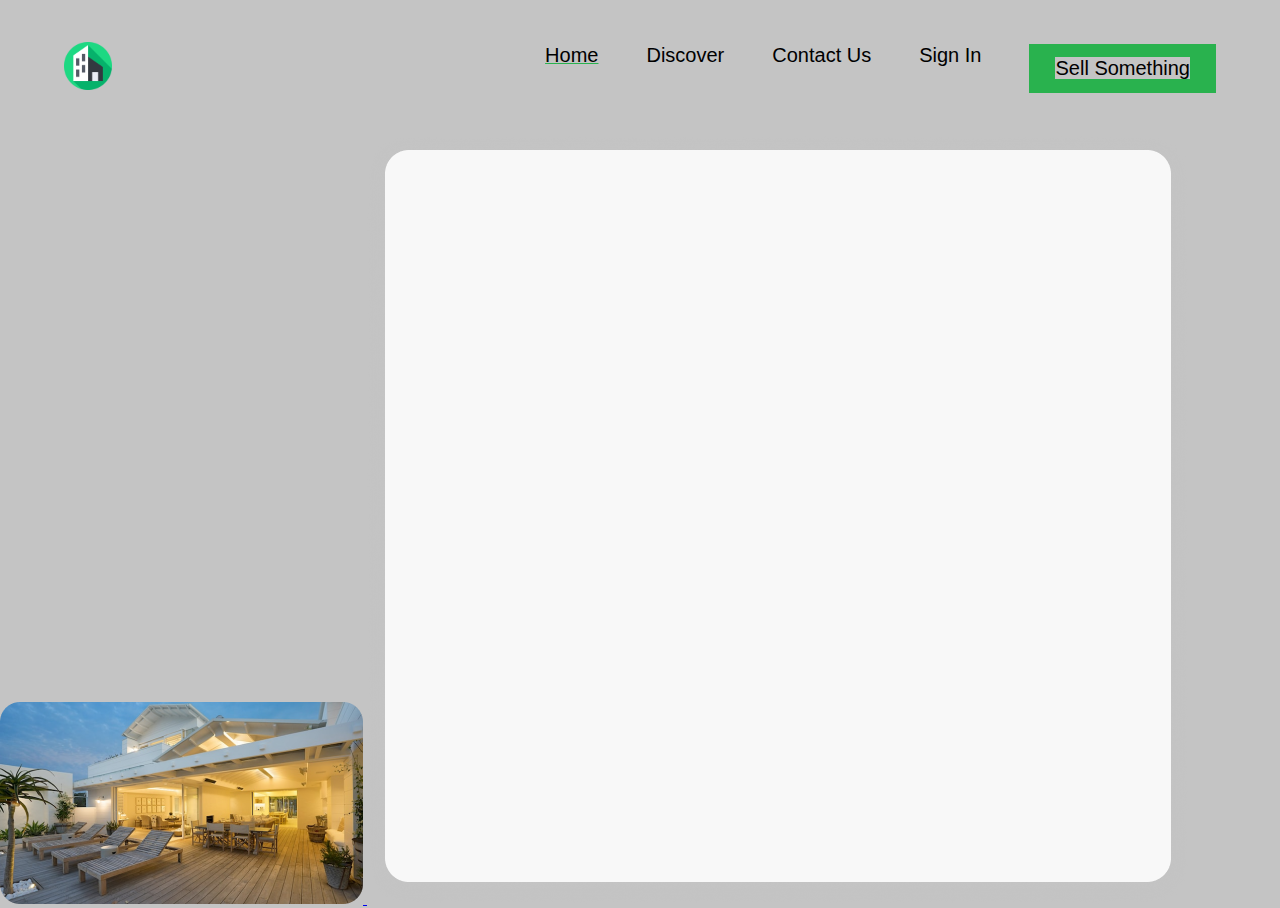
==== internal.html @ 8c40cd9e "section of html" ====
<!DOCTYPE html>
<html lang="en">
  <head>
    <meta charset="UTF-8" />
    <meta http-equiv="X-UA-Compatible" content="IE=edge" />
    <meta name="viewport" content="width=device-width, initial-scale=1.0" />
    <link rel="stylesheet" href="assets/css/font.css" />
    <link rel="stylesheet" href="assets/css/style.css" />
    <title>Parcours</title>
  </head>
  <body>
    <header>
      <div class="container">
        <div class="nav-wrapper">
          <a href="index.html">
            <img src="assets/images/apartment 1.svg" alt="logo-icon" />
          </a>
          <nav class="navbar">
            <ul>
              <li class="navbar-li">
                <a href="#">Home</a>
              </li>
              <li class="navbar-li">
                <a href="#">Discover</a>
              </li>
              <li class="navbar-li">
                <a href="#">Contact us</a>
              </li>
              <li class="navbar-li">
                <a href="#">Sign in</a>
              </li>
              <li class="navbar-li">
                <a href="#">Sell Something</a>
              </li>
            </ul>
          </nav>
        </div>
      </div>
    </header>
    <div>
      <a href="#">
        <img src="assets/images/Rectangle 431.png" alt="internal-main-image" />
      </a>
      <a href="#">
        <img src="assets/images/Rectangle 597.png" alt="box" />
      </a>
    </div>
    <footer></footer>
  </body>
</html>
---- assets/css/font.css ----
@font-face {
  font-family: "PoppinsRegular";
  src: url("../fonts/Poppins-Regular.woff2") format("woff2"),
    url("../fonts/Poppins-Regular.woff") format("woff"),
    url("../fonts/Poppins-Regular.ttf") format("truetype");
  font-weight: normal;
  font-style: normal;
  font-display: swap;
}

@font-face {
  font-family: "PoppinsBold";
  src: url("../fonts/Poppins-Bold.woff2") format("woff2"),
    url("../fonts/Poppins-Bold.woff") format("woff"),
    url("../fonts/Poppins-Bold.ttf") format("truetype");
  font-weight: bold;
  font-style: normal;
  font-display: swap;
}
---- assets/css/style.css ----
* {
  margin: 0;
  padding: 0;
  box-sizing: border-box;
  background-color: #c4c4c4;
  font-family: "Poppins", sans-serif;
}
ul {
  list-style: none;
}
.container {
  max-width: 1920px;
  width: 100%;
  margin: auto;
  padding: 42px 0;
}
.nav-wrapper {
  display: flex;
  align-items: center;
  justify-content: space-between;
  width: 90%;
  margin: auto;
  flex-wrap: wrap;
}
.navbar ul {
  display: flex;
  gap: 48px;
  flex-wrap: wrap;
}
.navbar li:first-child {
  text-decoration-line: underline;
  text-decoration-color: #29b24e;
}
.navbar li:last-child {
  padding: 13px 26px;
  background-color: #29b24e;
}
.navbar a {
  font-size: 20px;
  text-decoration: none;
  color: black;
  text-transform: capitalize;
}
.parent-grid {
  display: grid;
  grid-template-columns: 1fr, 3fr;
  grid-auto-rows: minmax(100px, auto);
  column-gap: 52px;
  row-gap: 36px;
}
.main-photo {
  grid-column: 2 / span 3;
  grid-row: 1 / span2;
  position: relative;
}

.villas {
  display: grid;
  grid-template-columns: repeat(4, 1fr);
  grid-auto-rows: minmax(100px, auto);
  column-gap: 52px;
  row-gap: 36px;
}
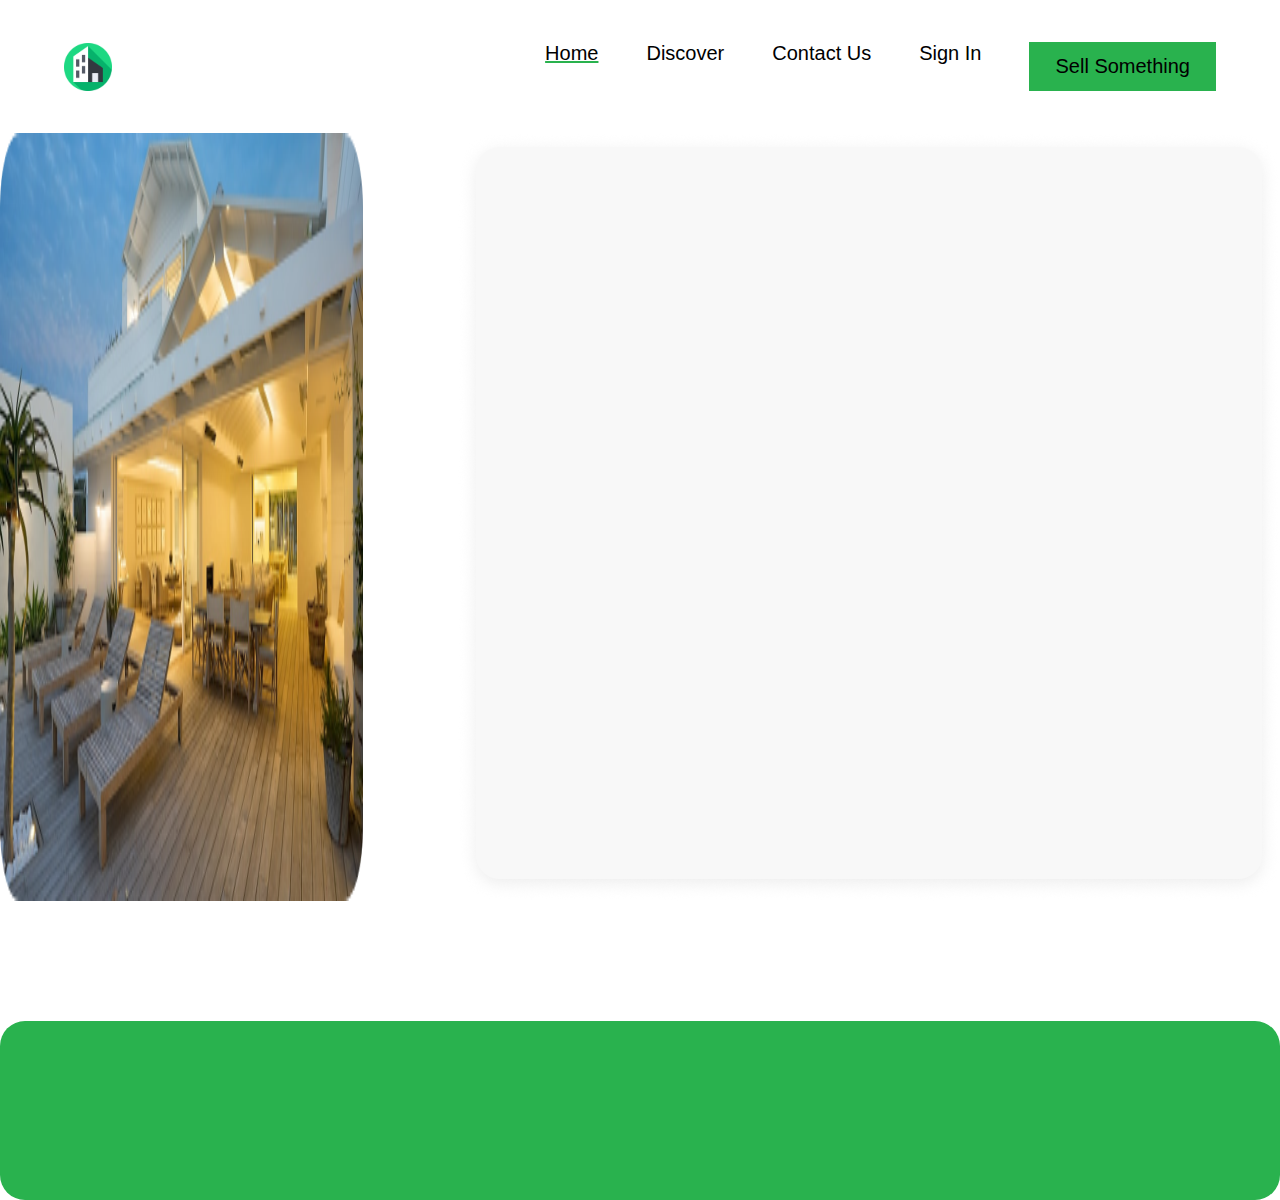
==== commit 72f764e6: "main page finilized" ====
--- a/internal.html
+++ b/internal.html
@@ -37,7 +37,7 @@
         </div>
       </div>
     </header>
-    <div>
+    <div class="internal-grid">
       <a href="#">
         <img src="assets/images/Rectangle 431.png" alt="internal-main-image" />
       </a>
--- a/assets/css/style.css
+++ b/assets/css/style.css
@@ -2,7 +2,6 @@
   margin: 0;
   padding: 0;
   box-sizing: border-box;
-  background-color: #c4c4c4;
   font-family: "Poppins", sans-serif;
 }
 ul {
@@ -51,7 +50,6 @@
 .main-photo {
   grid-column: 2 / span 3;
   grid-row: 1 / span2;
-  position: relative;
 }
 
 .villas {
@@ -61,3 +59,139 @@
   column-gap: 52px;
   row-gap: 36px;
 }
+.villas article {
+  display: flex;
+  flex-wrap: wrap;
+  position: relative;
+  background-color: #f8f8f8;
+  border-radius: 24px;
+}
+article img {
+  margin: 16px auto;
+  width: 90%;
+  display: flex;
+  justify-content: space-between;
+  position: relative;
+}
+.vip {
+  padding: 6px 11px;
+  background: #29b24e;
+  border-radius: 15px;
+  color: #ffffff;
+  font-size: 12px;
+  font-family: "Poppins", sans-serif;
+  position: absolute;
+  left: 12px;
+  top: 12px;
+}
+.bookmark {
+  padding: 20px;
+  display: flex;
+  justify-content: center;
+  align-items: center;
+  position: absolute;
+  right: 4px;
+  bottom: -20px;
+  background-color: #ffffff;
+  box-shadow: -2px 4px 20px rgba(109, 109, 109, 0.25);
+  border-radius: 50%;
+}
+article h3 {
+  margin: 0px 20px 0px 20px;
+  font-size: 16px;
+  font-family: "Poppins", sans-serif;
+  color: #000000;
+}
+article h4 {
+  margin: 8px 20px 0px 20px;
+  font-size: 14px;
+  font-family: "Poppins", sans-serif;
+  color: #000000;
+  opacity: 0.5;
+}
+.price {
+  display: flex;
+  justify-content: flex-end;
+  margin-top: 15px;
+}
+.price span {
+  color: #29b24e;
+  font-size: 24px;
+  font-family: "Poppins", sans-serif;
+}
+.price p {
+  color: #000000;
+  font-size: 12px;
+  font-family: "Poppins", sans-serif;
+  opacity: 1;
+}
+article hr {
+  margin-top: 16px;
+  border: 1px solid #cfead6;
+}
+.details {
+  padding: 24px 0px;
+  width: 91%;
+  display: grid;
+  grid-template-columns: repeat(3, 1fr);
+}
+footer {
+  width: 100%;
+  margin: auto;
+  margin-top: 120px;
+  height: 179px;
+  background-color: #29b24e;
+  border-radius: 25px;
+}
+.footer-container {
+  display: flex;
+  flex-wrap: wrap;
+  width: 90%;
+  margin: auto;
+  justify-content: space-between;
+  padding-top: 32px;
+  padding-bottom: 32px;
+}
+.footer-container a,
+footer p {
+  color: #ffffff;
+  text-decoration: none;
+  display: flex;
+  flex-wrap: wrap;
+}
+.footer-container-left ul,
+li,
+a {
+  display: flex;
+  flex-wrap: wrap;
+  gap: 48px;
+}
+.footer-container-right ul,
+li,
+a {
+  display: flex;
+  flex-wrap: wrap;
+  gap: 48px;
+}
+footer hr {
+  display: flex;
+  flex-wrap: wrap;
+  width: 90%;
+  margin: 32px auto;
+  border-bottom: 1px solid #d0d0d0;
+  border-radius: 40px;
+}
+footer span {
+  display: flex;
+  flex-wrap: wrap;
+  justify-content: center;
+  color: #ffffff;
+  font-size: 14px;
+  font-weight: 400;
+}
+.internal-grid {
+  display: grid;
+  grid-template-columns: repeat(2, 1fr);
+  grid-auto-rows: minmax(100px, auto);
+  column-gap: 44px;
+}
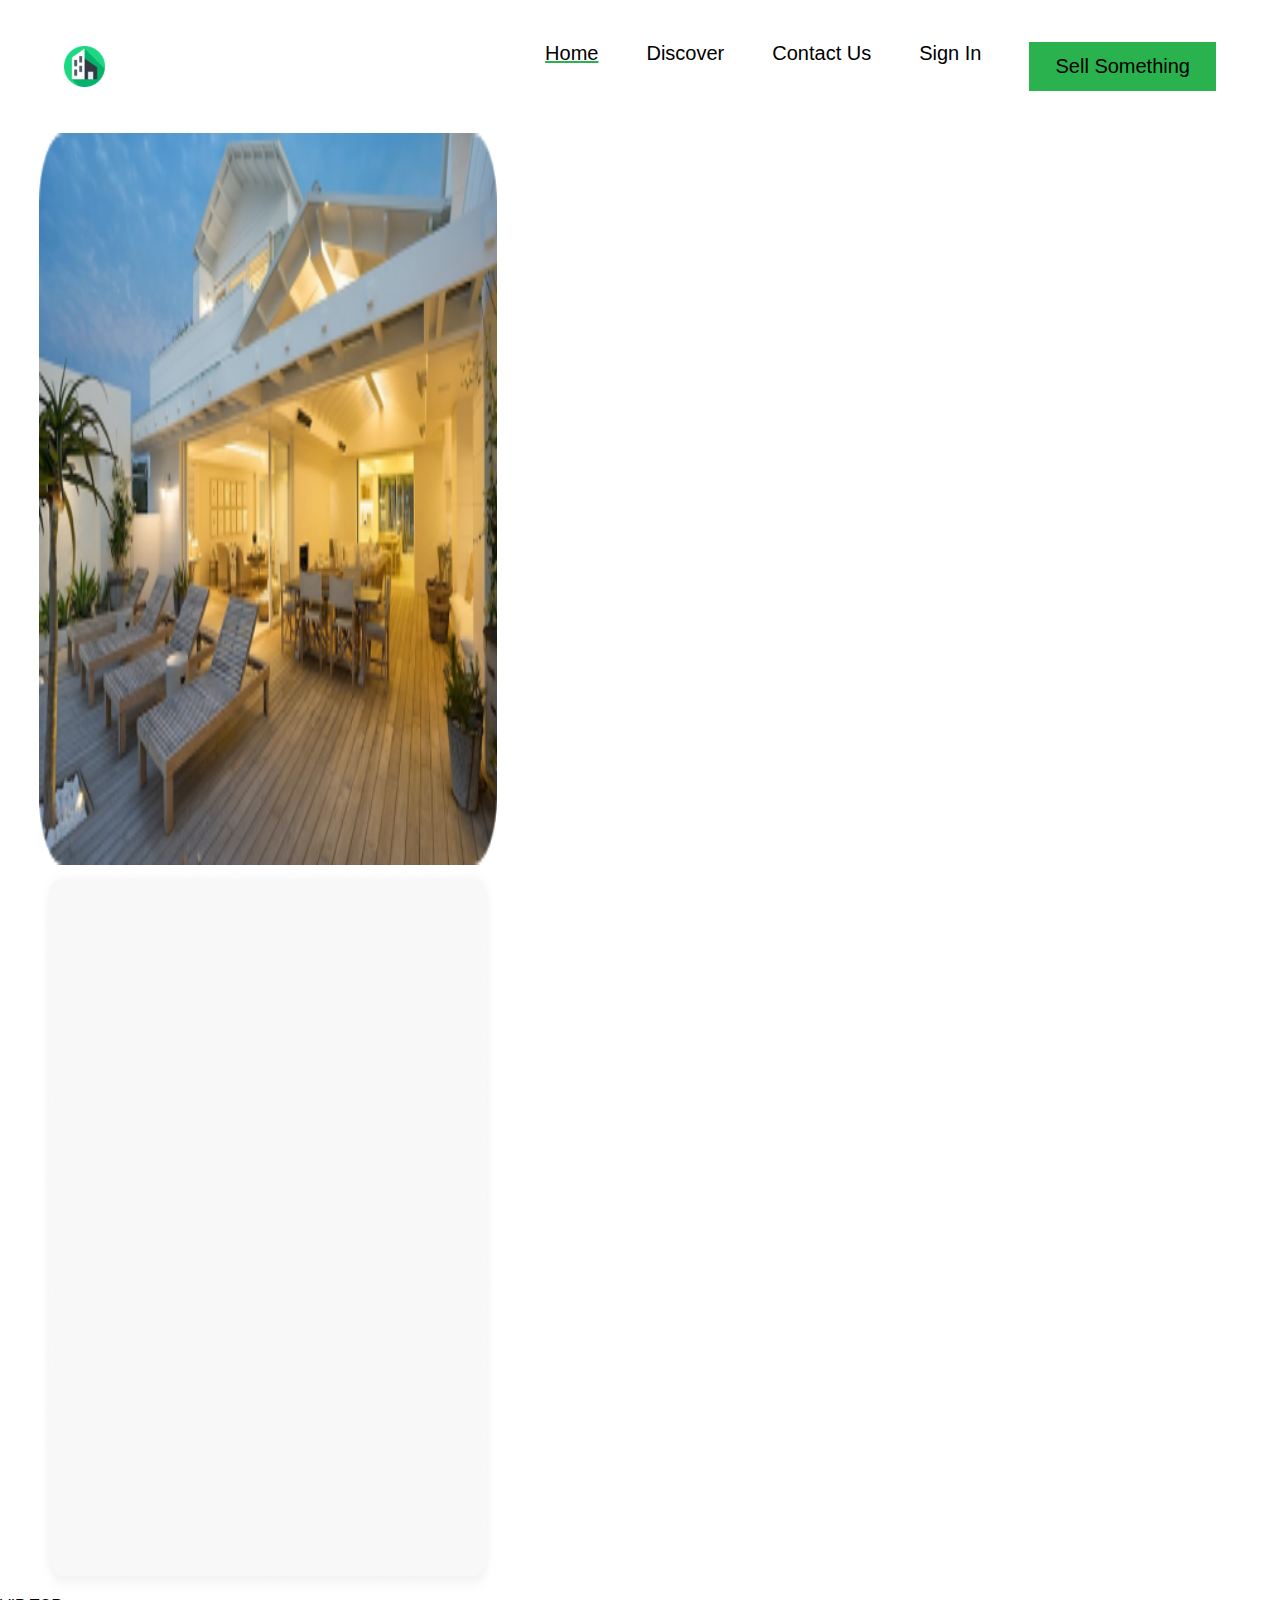
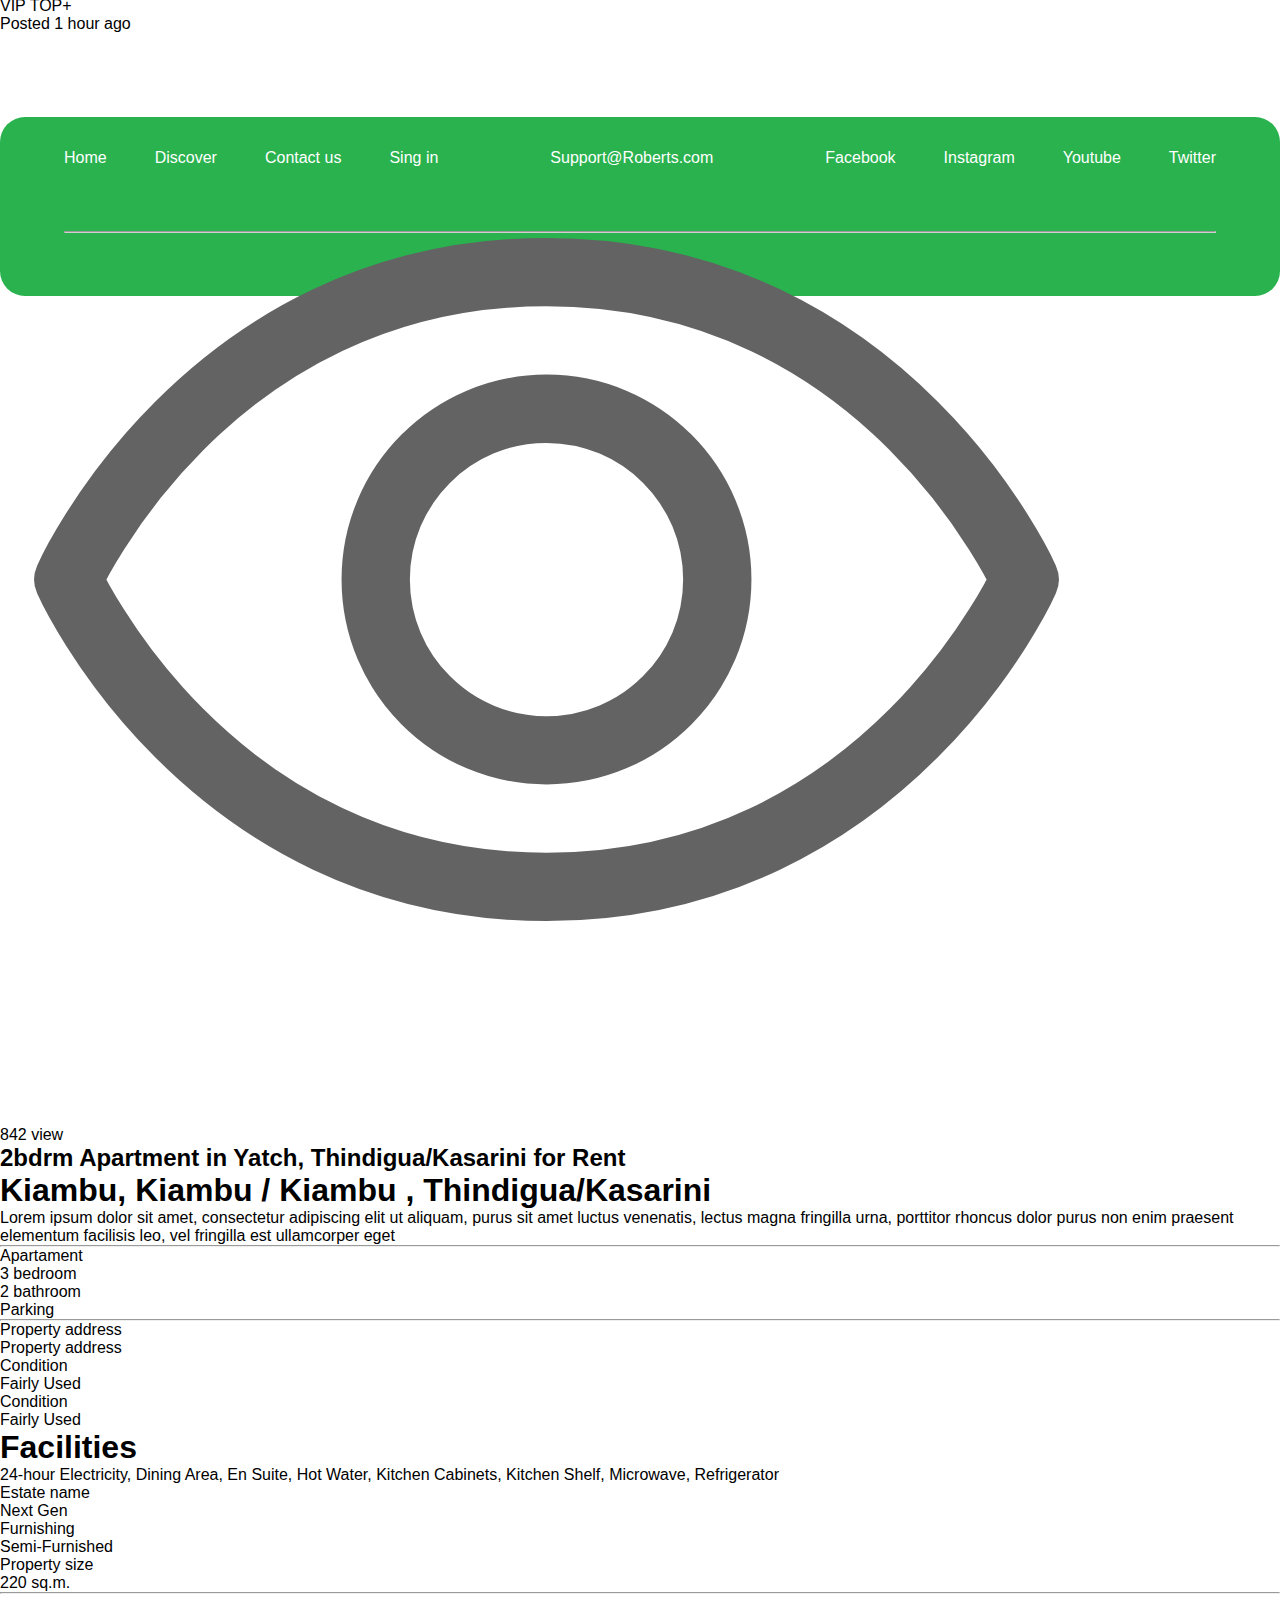
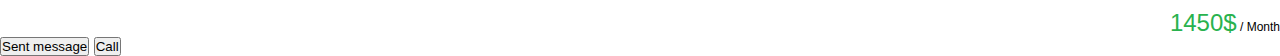
==== commit 4293203d: "internal page" ====
--- a/internal.html
+++ b/internal.html
@@ -39,12 +39,107 @@
     </header>
     <div class="internal-grid">
       <a href="#">
-        <img src="assets/images/Rectangle 431.png" alt="internal-main-image" />
+        <img
+          class="internal-main-image"
+          src="assets/images/Rectangle 431.png"
+          alt="internal-main-image"
+        />
       </a>
       <a href="#">
-        <img src="assets/images/Rectangle 597.png" alt="box" />
+        <img class="box" src="assets/images/Rectangle 597.png" alt="box" />
       </a>
     </div>
-    <footer></footer>
+    <div class="internalcontainer">
+      <div class="post">
+        <span class="vipinternal">VIP TOP+</span>
+        <p>Posted 1 hour ago</p>
+        <img src="assets/images/Frame 2.svg" alt="eye-icon" />
+        <p>842 view</p>
+      </div>
+      <h2>2bdrm Apartment in Yatch, Thindigua/Kasarini for Rent</h2>
+      <h1>Kiambu, Kiambu / Kiambu , Thindigua/Kasarini</h1>
+      <p>
+        Lorem ipsum dolor sit amet, consectetur adipiscing elit ut aliquam,
+        purus sit amet luctus venenatis, lectus magna fringilla urna, porttitor
+        rhoncus dolor purus non enim praesent elementum facilisis leo, vel
+        fringilla est ullamcorper eget
+      </p>
+      <hr />
+      <div>
+        <p>Apartament</p>
+        <p>3 bedroom</p>
+        <p>2 bathroom</p>
+        <p>Parking</p>
+      </div>
+      <hr />
+      <div class="description">
+        <ul>
+          <li>Property address</li>
+          <li>Property address</li>
+          <li>Condition</li>
+          <li>Fairly Used</li>
+          <li>Condition</li>
+          <li>Fairly Used</li>
+        </ul>
+        <h1>Facilities</h1>
+        <p>
+          24-hour Electricity, Dining Area, En Suite, Hot Water, Kitchen
+          Cabinets, Kitchen Shelf, Microwave, Refrigerator
+        </p>
+        <ul>
+          <li>Estate name</li>
+          <li>Next Gen</li>
+          <li>Furnishing</li>
+          <li>Semi-Furnished</li>
+          <li>Property size</li>
+          <li>220 sq.m.</li>
+        </ul>
+      </div>
+      <hr />
+      <div class="price">
+        <p><span>1450$</span> / Month</p>
+      </div>
+      <button>Sent message</button>
+      <button>Call</button>
+    </div>
+    <footer>
+      <div class="footer-container">
+        <div class="footer-container-left">
+          <ul>
+            <li>
+              <a href="#">Home</a>
+            </li>
+            <li>
+              <a href="#">Discover</a>
+            </li>
+            <li>
+              <a href="#">Contact us</a>
+            </li>
+            <li>
+              <a href="#">Sing in</a>
+            </li>
+          </ul>
+        </div>
+        <p>Support@Roberts.com</p>
+        <div class="footer-container-right">
+          <ul>
+            <li>
+              <a href="https://www.facebook.com/" target="_blank">Facebook</a>
+            </li>
+            <li>
+              <a href="https://www.instagram.com/" target="_blank">Instagram</a>
+            </li>
+            <li>
+              <a href="https://www.youtube.com/" target="_blank">Youtube</a>
+            </li>
+            <li>
+              <a href="https://twitter.com/" target="_blank">Twitter</a>
+            </li>
+          </ul>
+        </div>
+      </div>
+      <hr />
+      <span>© 2022 Robert.co.ke Gibraltar</span>
+    </footer>
   </body>
 </html>
--- a/assets/css/style.css
+++ b/assets/css/style.css
@@ -189,9 +189,23 @@
   font-size: 14px;
   font-weight: 400;
 }
-.internal-grid {
-  display: grid;
+.internal-grid a,
+img {
+  display: grid;
+  width: 85.4%;
+  gap: 20px;
   grid-template-columns: repeat(2, 1fr);
-  grid-auto-rows: minmax(100px, auto);
-  column-gap: 44px;
-}
+}
+.internal-main-image {
+  max-width: 810px;
+  margin: auto;
+  height: 732px;
+}
+.box {
+  max-width: 786px;
+  margin: auto;
+  height: 732px;
+}
+.internalcontainer {
+  position: absolute;
+}
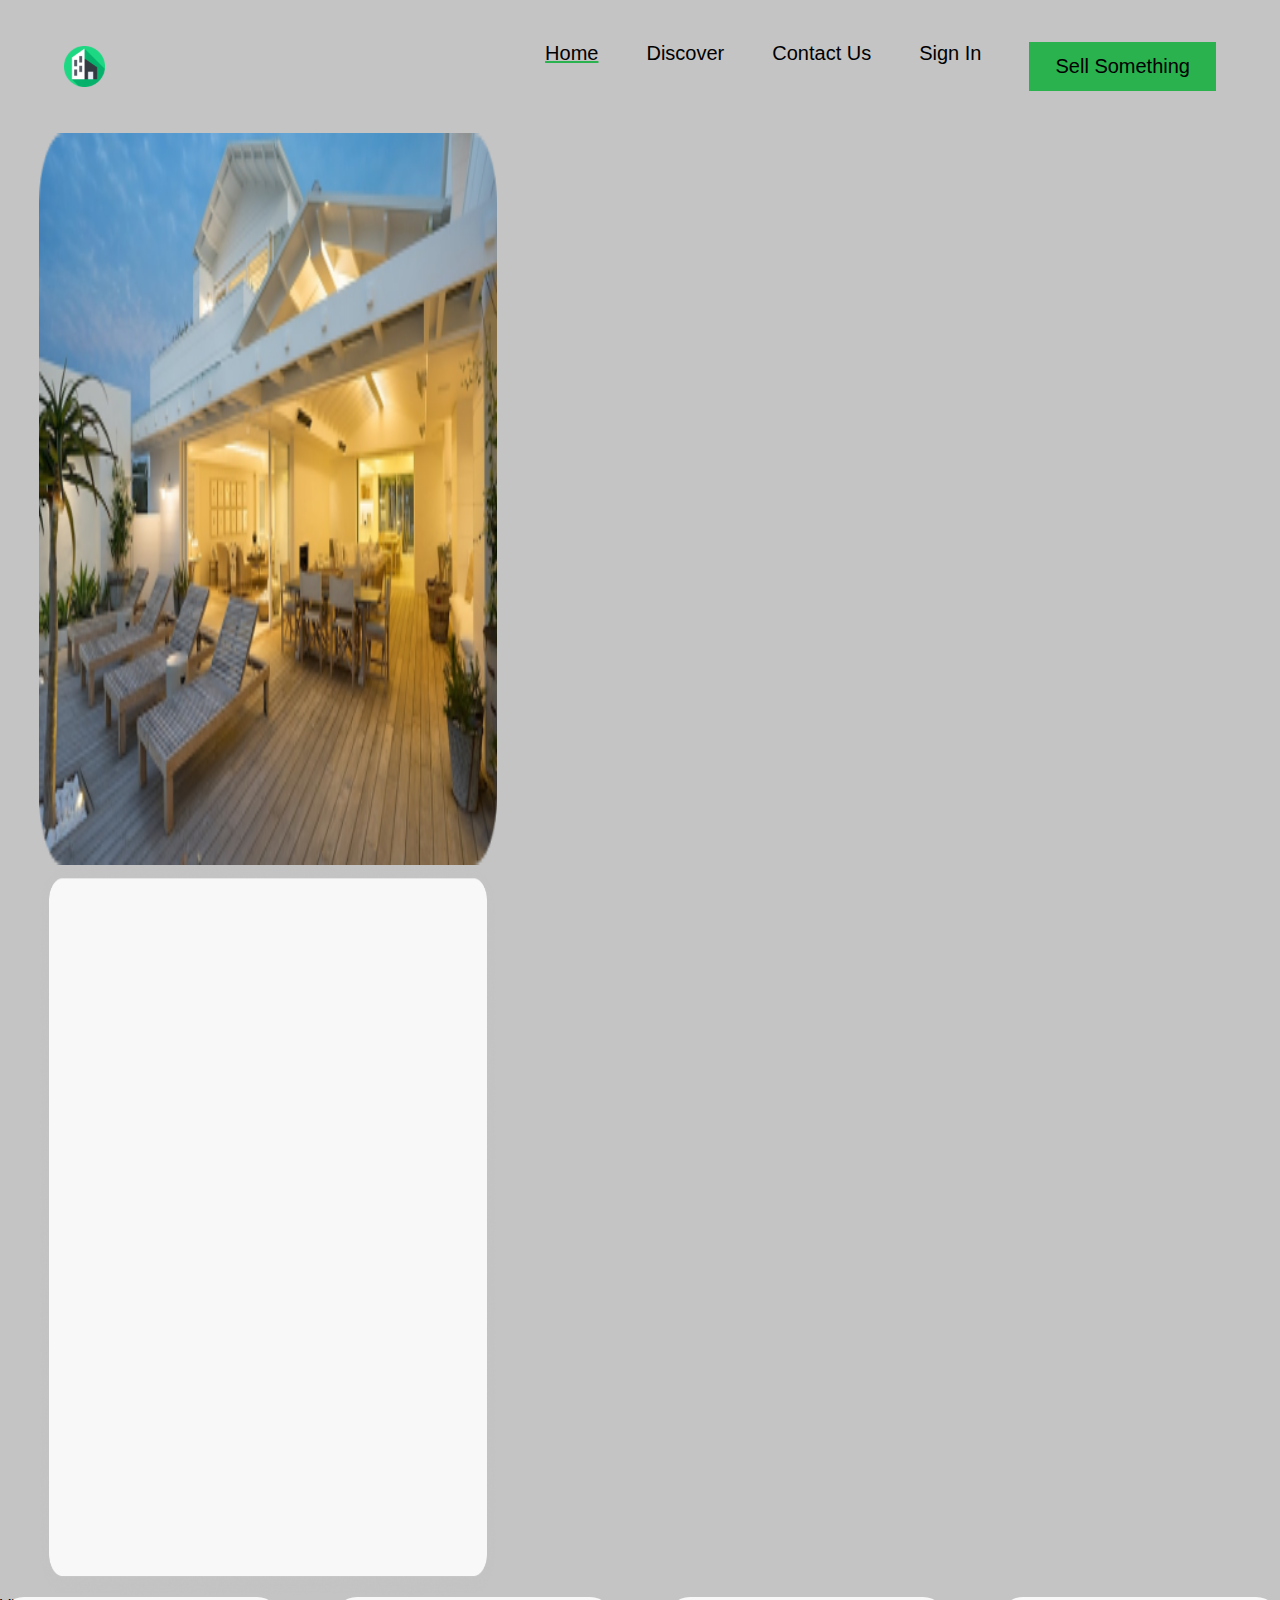
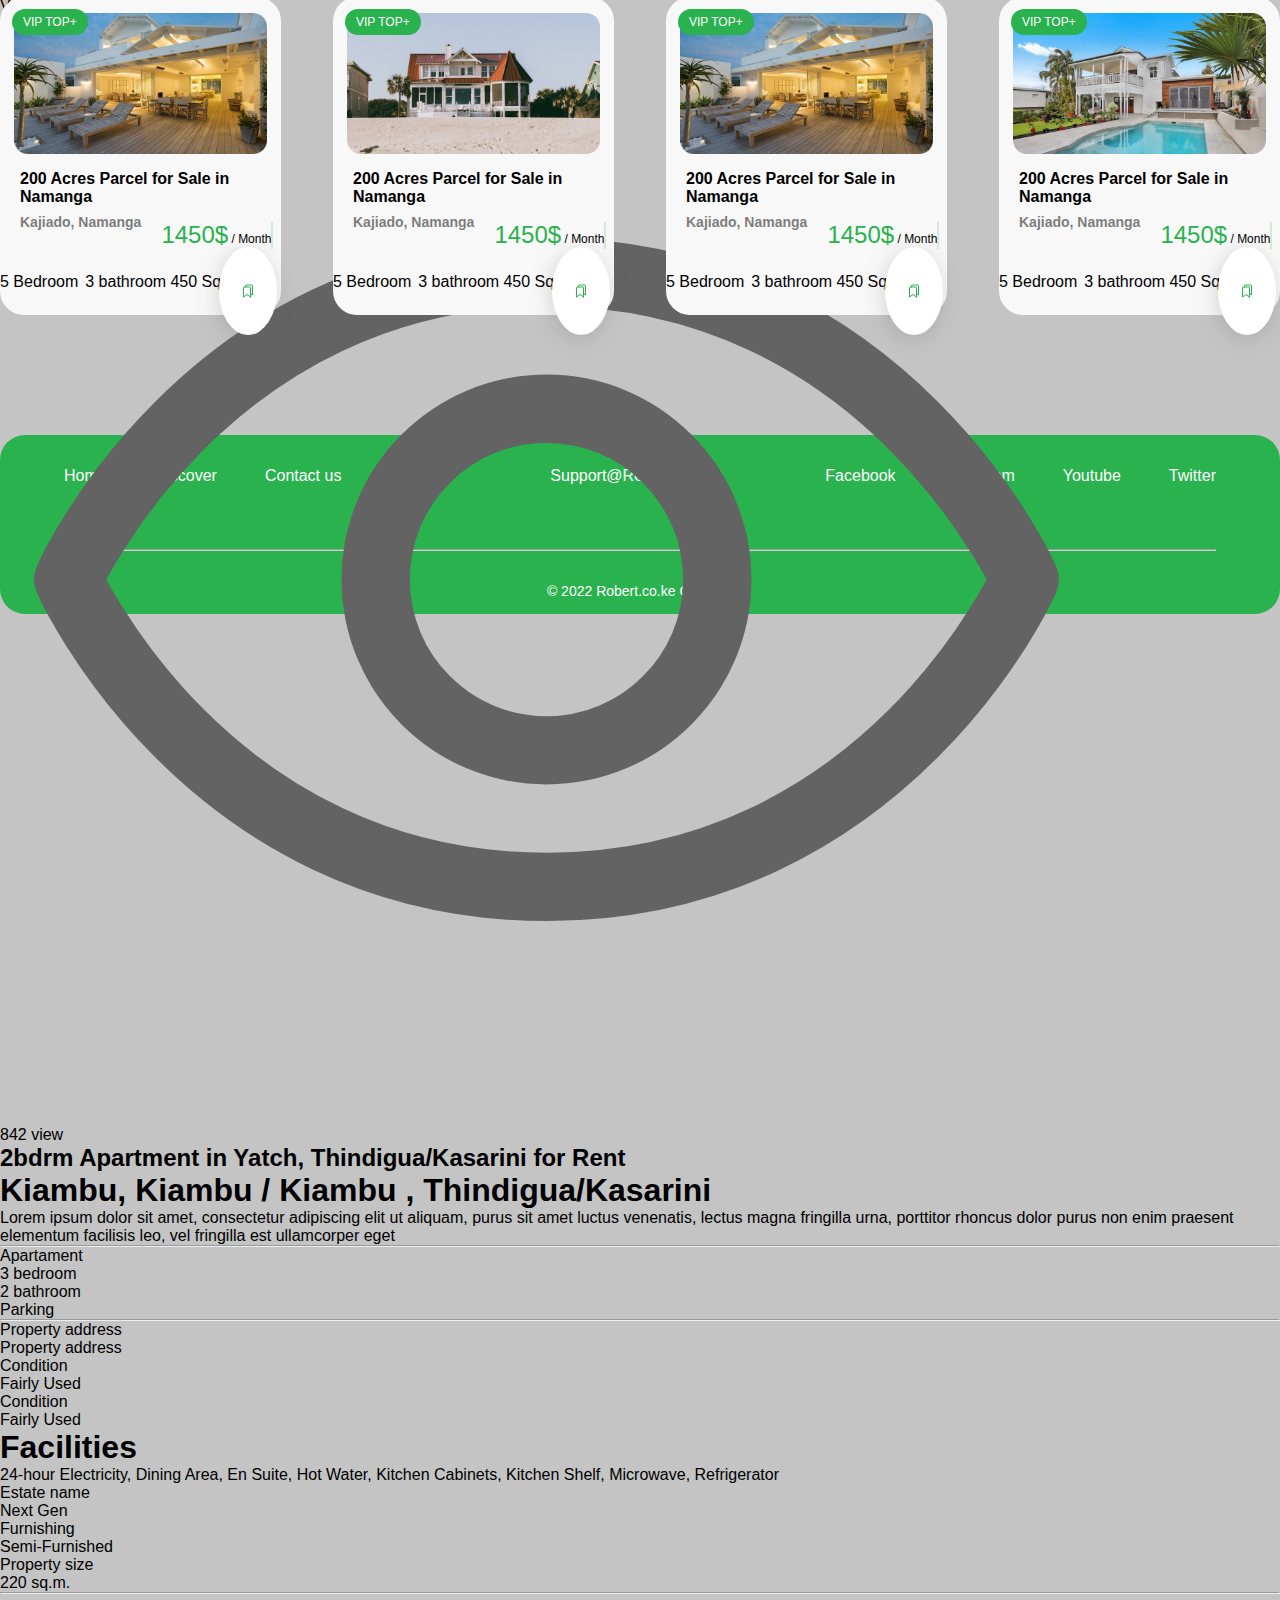
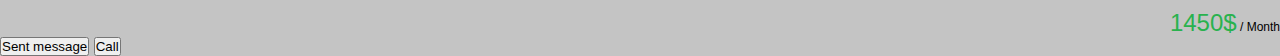
==== commit bfc1b82f: "creating media" ====
--- a/internal.html
+++ b/internal.html
@@ -102,6 +102,88 @@
       <button>Sent message</button>
       <button>Call</button>
     </div>
+    <div class="villas">
+      <article>
+        <a href="internal.html" target="_blank">
+          <img src="assets/images/Rectangle 545.png" alt="shezlong" />
+        </a>
+        <span class="vip">VIP TOP+</span>
+        <div class="bookmark">
+          <img src="assets/images/Frame.svg" alt="frame" />
+        </div>
+        <h3>200 Acres Parcel for Sale in Namanga</h3>
+        <h4>Kajiado, Namanga</h4>
+        <div class="price">
+          <p><span>1450$</span> / Month</p>
+        </div>
+        <hr />
+        <div class="details">
+          <p>5 Bedroom</p>
+          <p>3 bathroom</p>
+          <p>450 Sq.m.</p>
+        </div>
+      </article>
+      <article>
+        <a href="internal.html" target="_blank">
+          <img src="assets/images/Rectangle 520.png" alt="sand-house" />
+        </a>
+        <span class="vip">VIP TOP+</span>
+        <div class="bookmark">
+          <img src="assets/images/Frame.svg" alt="frame" />
+        </div>
+        <h3>200 Acres Parcel for Sale in Namanga</h3>
+        <h4>Kajiado, Namanga</h4>
+        <div class="price">
+          <p><span>1450$</span> / Month</p>
+        </div>
+        <hr />
+        <div class="details">
+          <p>5 Bedroom</p>
+          <p>3 bathroom</p>
+          <p>450 Sq.m.</p>
+        </div>
+      </article>
+      <article>
+        <a href="internal.html" target="_blank">
+          <img src="assets/images/Rectangle 519.png" alt="shezlong-2" />
+        </a>
+        <span class="vip">VIP TOP+</span>
+        <div class="bookmark">
+          <img src="assets/images/Frame.svg" alt="frame" />
+        </div>
+        <h3>200 Acres Parcel for Sale in Namanga</h3>
+        <h4>Kajiado, Namanga</h4>
+        <div class="price">
+          <p><span>1450$</span> / Month</p>
+        </div>
+        <hr />
+        <div class="details">
+          <p>5 Bedroom</p>
+          <p>3 bathroom</p>
+          <p>450 Sq.m.</p>
+        </div>
+      </article>
+      <article>
+        <a href="internal.html" target="_blank">
+          <img src="assets/images/Rectangle 527.png" alt="roses-2" />
+        </a>
+        <span class="vip">VIP TOP+</span>
+        <div class="bookmark">
+          <img src="assets/images/Frame.svg" alt="frame" />
+        </div>
+        <h3>200 Acres Parcel for Sale in Namanga</h3>
+        <h4>Kajiado, Namanga</h4>
+        <div class="price">
+          <p><span>1450$</span> / Month</p>
+        </div>
+        <hr />
+        <div class="details">
+          <p>5 Bedroom</p>
+          <p>3 bathroom</p>
+          <p>450 Sq.m.</p>
+        </div>
+      </article>
+    </div>
     <footer>
       <div class="footer-container">
         <div class="footer-container-left">
--- a/assets/css/style.css
+++ b/assets/css/style.css
@@ -6,6 +6,13 @@
 }
 ul {
   list-style: none;
+}
+body {
+  background-color: #c4c4c4;
+}
+.form-row span,
+.form-row-price span {
+  opacity: 0.5;
 }
 .container {
   max-width: 1920px;
@@ -50,8 +57,14 @@
 .main-photo {
   grid-column: 2 / span 3;
   grid-row: 1 / span2;
-}
-
+  position: relative;
+}
+.main-photo p {
+  position: absolute;
+}
+.navsearch img {
+  position: absolute;
+}
 .villas {
   display: grid;
   grid-template-columns: repeat(4, 1fr);
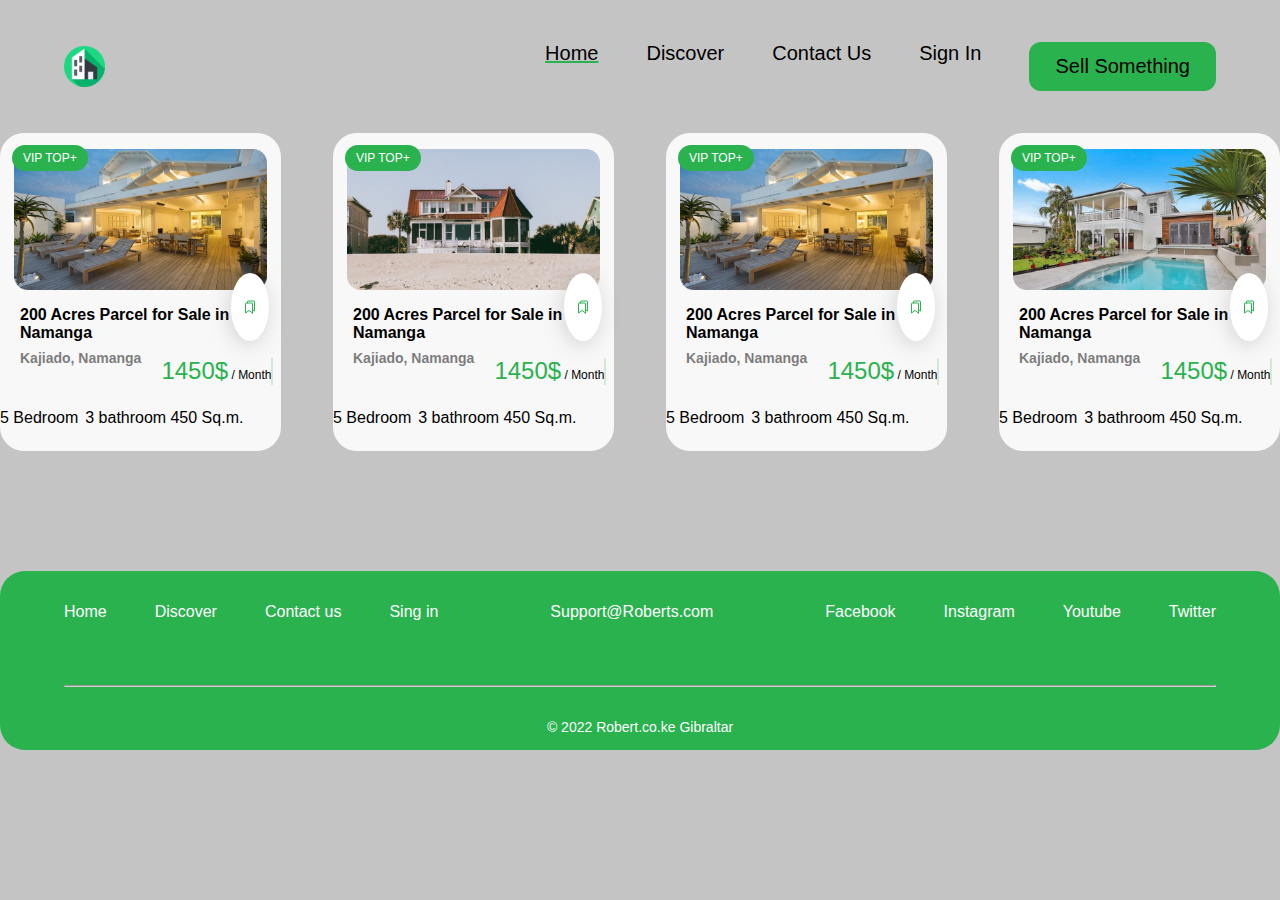
==== commit 48485dfb: "main page finalized" ====
--- a/internal.html
+++ b/internal.html
@@ -6,6 +6,14 @@
     <meta name="viewport" content="width=device-width, initial-scale=1.0" />
     <link rel="stylesheet" href="assets/css/font.css" />
     <link rel="stylesheet" href="assets/css/style.css" />
+    <meta name="description" content="this page is about villas" />
+    <meta name="keywords" content="Find the house you want easily" />
+    <meta name="author" content="Tamar Khutchua" />
+
+    <meta
+      property="og:url"
+      content="https://github.com/tamarkhutchua/Parcours.git"
+    />
     <title>Parcours</title>
   </head>
   <body>
@@ -37,71 +45,7 @@
         </div>
       </div>
     </header>
-    <div class="internal-grid">
-      <a href="#">
-        <img
-          class="internal-main-image"
-          src="assets/images/Rectangle 431.png"
-          alt="internal-main-image"
-        />
-      </a>
-      <a href="#">
-        <img class="box" src="assets/images/Rectangle 597.png" alt="box" />
-      </a>
-    </div>
-    <div class="internalcontainer">
-      <div class="post">
-        <span class="vipinternal">VIP TOP+</span>
-        <p>Posted 1 hour ago</p>
-        <img src="assets/images/Frame 2.svg" alt="eye-icon" />
-        <p>842 view</p>
-      </div>
-      <h2>2bdrm Apartment in Yatch, Thindigua/Kasarini for Rent</h2>
-      <h1>Kiambu, Kiambu / Kiambu , Thindigua/Kasarini</h1>
-      <p>
-        Lorem ipsum dolor sit amet, consectetur adipiscing elit ut aliquam,
-        purus sit amet luctus venenatis, lectus magna fringilla urna, porttitor
-        rhoncus dolor purus non enim praesent elementum facilisis leo, vel
-        fringilla est ullamcorper eget
-      </p>
-      <hr />
-      <div>
-        <p>Apartament</p>
-        <p>3 bedroom</p>
-        <p>2 bathroom</p>
-        <p>Parking</p>
-      </div>
-      <hr />
-      <div class="description">
-        <ul>
-          <li>Property address</li>
-          <li>Property address</li>
-          <li>Condition</li>
-          <li>Fairly Used</li>
-          <li>Condition</li>
-          <li>Fairly Used</li>
-        </ul>
-        <h1>Facilities</h1>
-        <p>
-          24-hour Electricity, Dining Area, En Suite, Hot Water, Kitchen
-          Cabinets, Kitchen Shelf, Microwave, Refrigerator
-        </p>
-        <ul>
-          <li>Estate name</li>
-          <li>Next Gen</li>
-          <li>Furnishing</li>
-          <li>Semi-Furnished</li>
-          <li>Property size</li>
-          <li>220 sq.m.</li>
-        </ul>
-      </div>
-      <hr />
-      <div class="price">
-        <p><span>1450$</span> / Month</p>
-      </div>
-      <button>Sent message</button>
-      <button>Call</button>
-    </div>
+
     <div class="villas">
       <article>
         <a href="internal.html" target="_blank">
--- a/assets/css/style.css
+++ b/assets/css/style.css
@@ -10,10 +10,19 @@
 body {
   background-color: #c4c4c4;
 }
+.form-row,
+.form-row-price {
+  margin-top: 10px;
+  color: #000000;
+  font-size: 14px;
+}
 .form-row span,
 .form-row-price span {
   opacity: 0.5;
 }
+input:checked {
+  accent-color: green;
+}
 .container {
   max-width: 1920px;
   width: 100%;
@@ -40,6 +49,7 @@
 .navbar li:last-child {
   padding: 13px 26px;
   background-color: #29b24e;
+  border-radius: 12px;
 }
 .navbar a {
   font-size: 20px;
@@ -54,16 +64,69 @@
   column-gap: 52px;
   row-gap: 36px;
 }
-.main-photo {
-  grid-column: 2 / span 3;
+.country {
+  width: 100%;
+  height: 48px;
+  font-family: "poppins", sans-serif;
+  font-size: 14px;
+  color: #000000;
+  padding: 13px 18px;
+  margin-top: 16px;
+  border-radius: 10px;
+  border: 1px solid rgba(13, 156, 164, 0.21);
+}
+.navsearch {
+  min-width: 335px;
+  grid-area: banner;
+  grid-column: 2 / span3;
   grid-row: 1 / span2;
+  background-image: url(../images/Rectangle\ 400.png);
+  background-repeat: no-repeat;
+  background-size: cover;
+  background-position: center;
+  border-radius: 24px;
+  box-shadow: 0px 4px 25px rgba(194, 194, 194, 0.31);
+  display: flex;
+  flex-direction: column;
+  align-items: center;
+  text-align: center;
+}
+.navsearch h2 {
+  color: #000000;
+  opacity: 0.8;
+  font-family: "poppins" sans-serif;
+  font-size: 48px;
+  margin-top: 60px;
+}
+.container-right p {
+  color: #000000;
+  opacity: 0.8;
+  font-family: "poppins" sans-serif;
+  font-size: 16px;
+  margin-top: 10px;
+}
+.navsearch label {
   position: relative;
 }
-.main-photo p {
-  position: absolute;
-}
-.navsearch img {
-  position: absolute;
+.vec-ph {
+  position: absolute;
+  top: 52px;
+  right: 15px;
+  max-width: 18px;
+}
+.navsearch input {
+  padding: 13px 24px 13px 24px;
+  border-radius: 10px;
+  background-color: #f8f8f8cc;
+  border: 0px;
+  outline: none;
+  box-shadow: 0px 4px 10px rgba(124, 124, 124, 0.27);
+  max-width: 324px;
+  margin-top: 40px;
+}
+.trend {
+  margin-top: 32px;
+  margin-bottom: 20px;
 }
 .villas {
   display: grid;
@@ -98,13 +161,13 @@
   top: 12px;
 }
 .bookmark {
-  padding: 20px;
+  padding: 10px;
   display: flex;
   justify-content: center;
   align-items: center;
   position: absolute;
-  right: 4px;
-  bottom: -20px;
+  right: 12px;
+  top: 140px;
   background-color: #ffffff;
   box-shadow: -2px 4px 20px rgba(109, 109, 109, 0.25);
   border-radius: 50%;
@@ -112,13 +175,11 @@
 article h3 {
   margin: 0px 20px 0px 20px;
   font-size: 16px;
-  font-family: "Poppins", sans-serif;
   color: #000000;
 }
 article h4 {
   margin: 8px 20px 0px 20px;
   font-size: 14px;
-  font-family: "Poppins", sans-serif;
   color: #000000;
   opacity: 0.5;
 }
@@ -130,7 +191,6 @@
 .price span {
   color: #29b24e;
   font-size: 24px;
-  font-family: "Poppins", sans-serif;
 }
 .price p {
   color: #000000;
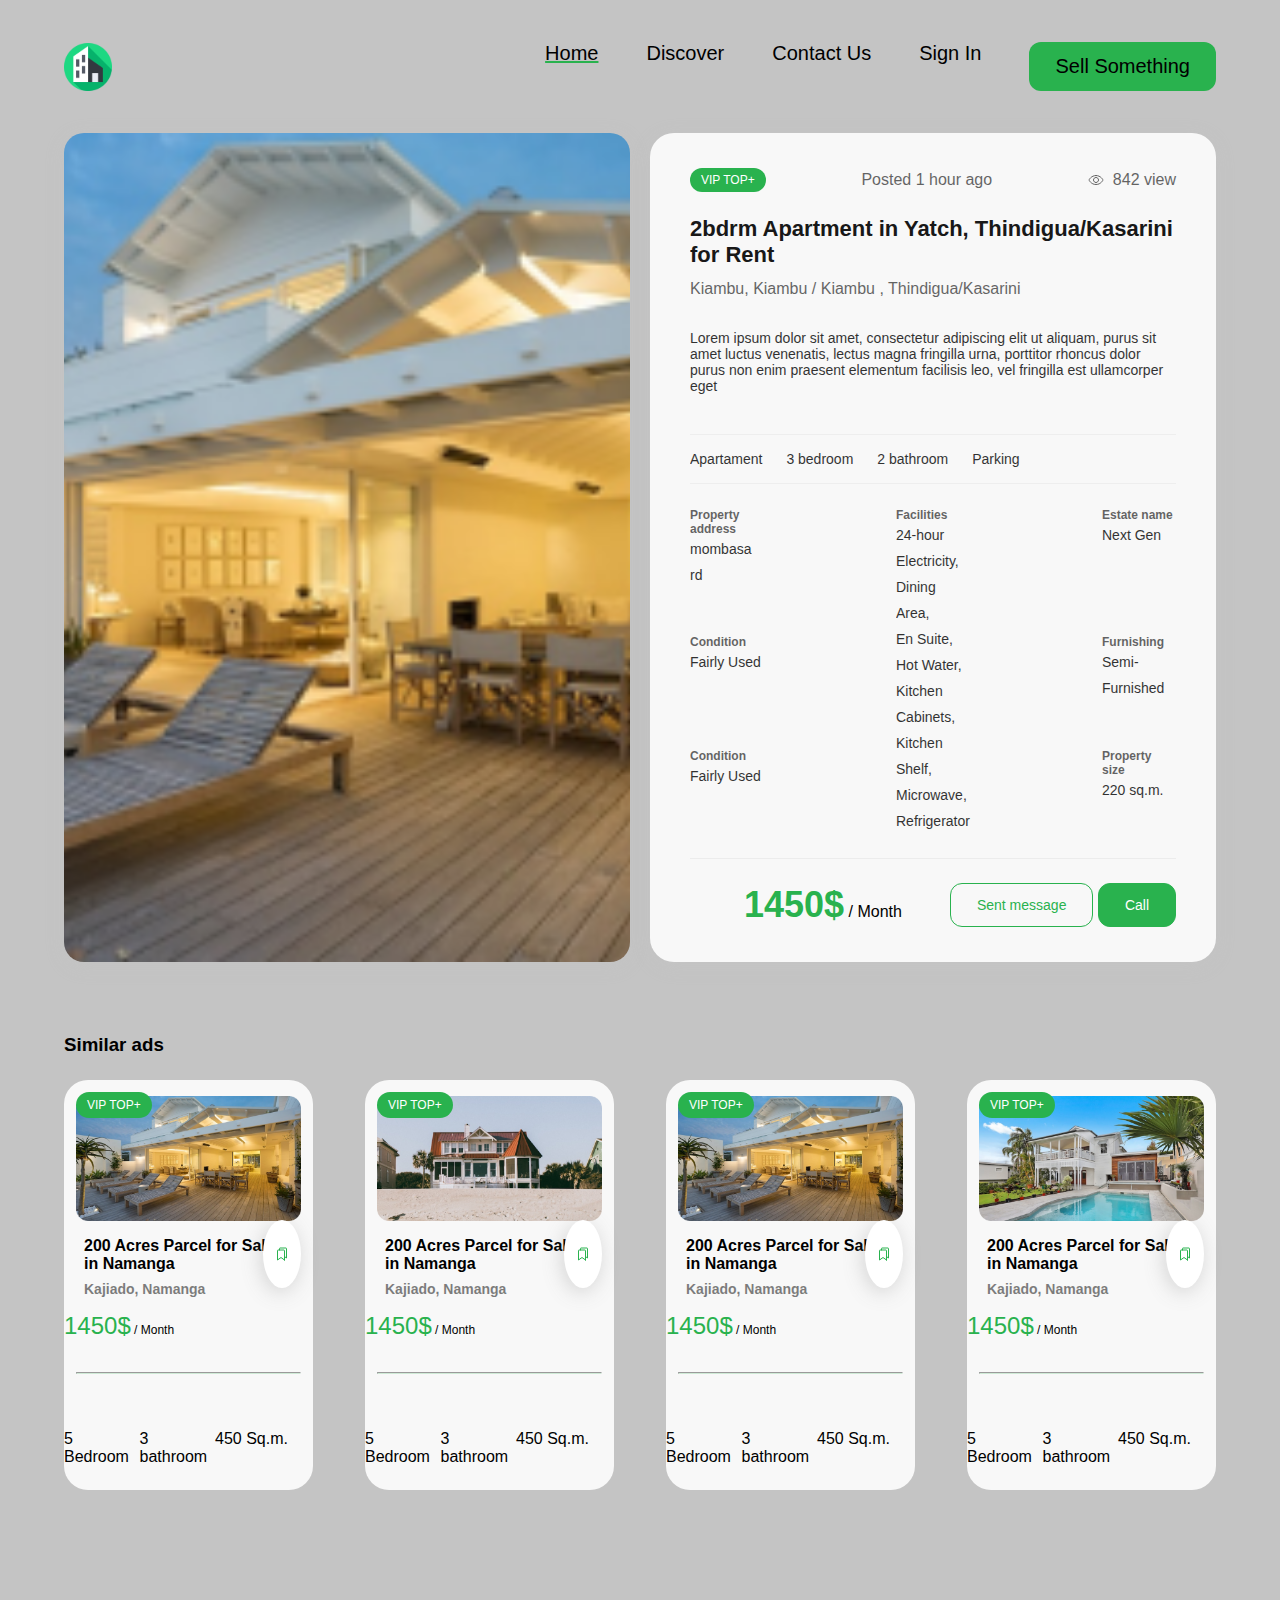
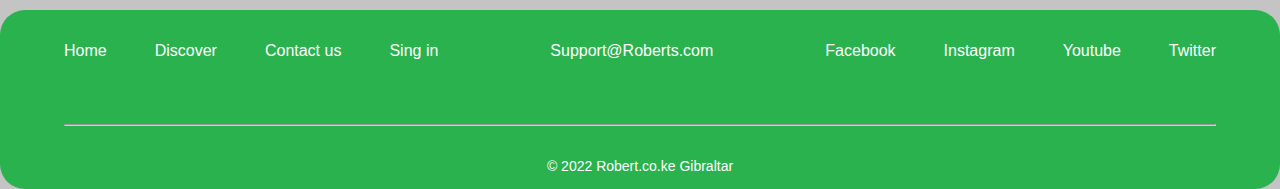
==== commit 7feda22c: "desktop version finished" ====
--- a/internal.html
+++ b/internal.html
@@ -45,7 +45,85 @@
         </div>
       </div>
     </header>
-
+    <section class="location-banner">
+      <div class="section-container-left"></div>
+      <div class="section-container-right">
+        <div class="info">
+          <span class="vip-post">VIP TOP+</span>
+          <p class="posted">Posted 1 hour ago</p>
+          <div class="views">
+            <img
+              class="view-icon"
+              src="assets/images/Frame 2.svg"
+              alt="views"
+            /><span>842 view</span>
+          </div>
+        </div>
+        <h2>2bdrm Apartment in Yatch, Thindigua/Kasarini for Rent</h2>
+        <p class="subcategory">Kiambu, Kiambu / Kiambu , Thindigua/Kasarini</p>
+        <p class="desctiption">
+          Lorem ipsum dolor sit amet, consectetur adipiscing elit ut aliquam,
+          purus sit amet luctus venenatis, lectus magna fringilla urna,
+          porttitor rhoncus dolor purus non enim praesent elementum facilisis
+          leo, vel fringilla est ullamcorper eget
+        </p>
+        <div class="room">
+          <p>Apartament</p>
+          <p>3 bedroom</p>
+          <p>2 bathroom</p>
+          <p>Parking</p>
+        </div>
+        <div class="full-details">
+          <div class="property-address">
+            <h3>Property address</h3>
+            <p>mombasa rd</p>
+          </div>
+          <div class="condition">
+            <h3>Condition</h3>
+            <p>Fairly Used</p>
+          </div>
+          <div class="condition2">
+            <h3>Condition</h3>
+            <p>Fairly Used</p>
+          </div>
+          <div class="facilities">
+            <h3>Facilities</h3>
+            <p class="fac-info">
+              24-hour Electricity,<br />
+              Dining Area,<br />
+              En Suite,<br />
+              Hot Water,<br />
+              Kitchen Cabinets,<br />
+              Kitchen Shelf,<br />
+              Microwave,<br />
+              Refrigerator
+            </p>
+          </div>
+          <div class="estate-name">
+            <h3>Estate name</h3>
+            <p>Next Gen</p>
+          </div>
+          <div class="furnishing">
+            <h3>Furnishing</h3>
+            <p>Semi-Furnished</p>
+          </div>
+          <div class="property-size">
+            <h3>Property size</h3>
+            <p>220 sq.m.</p>
+          </div>
+        </div>
+        <div class="price-contact">
+          <div class="article-price">
+            <p><span>1450$</span> / Month</p>
+          </div>
+          <div class="article-contact">
+            <button class="sent-button">Sent message</button>
+            <button class="call-button">Call</button>
+          </div>
+        </div>
+      </div>
+    </section>
+    <h3 class="ads">Similar ads</h3>
     <div class="villas">
       <article>
         <a href="internal.html" target="_blank">
--- a/assets/css/style.css
+++ b/assets/css/style.css
@@ -63,6 +63,8 @@
   grid-auto-rows: minmax(100px, auto);
   column-gap: 52px;
   row-gap: 36px;
+  width: 90%;
+  margin: auto;
 }
 .country {
   width: 100%;
@@ -127,6 +129,8 @@
 .trend {
   margin-top: 32px;
   margin-bottom: 20px;
+  width: 95%;
+  margin-left: auto;
 }
 .villas {
   display: grid;
@@ -134,6 +138,9 @@
   grid-auto-rows: minmax(100px, auto);
   column-gap: 52px;
   row-gap: 36px;
+  width: 90%;
+  margin: auto;
+  justify-content: space-around;
 }
 .villas article {
   display: flex;
@@ -199,8 +206,12 @@
   opacity: 1;
 }
 article hr {
-  margin-top: 16px;
-  border: 1px solid #cfead6;
+  display: flex;
+  flex-wrap: wrap;
+  width: 90%;
+  margin: 32px auto;
+  border-bottom: 1px solid#CFEAD6;
+  border-radius: 2px;
 }
 .details {
   padding: 24px 0px;
@@ -262,23 +273,195 @@
   font-size: 14px;
   font-weight: 400;
 }
-.internal-grid a,
-img {
+.location-banner {
   display: grid;
-  width: 85.4%;
+  width: 90%;
+  margin: auto;
+  justify-content: space-around;
   gap: 20px;
   grid-template-columns: repeat(2, 1fr);
-}
-.internal-main-image {
-  max-width: 810px;
-  margin: auto;
-  height: 732px;
-}
-.box {
-  max-width: 786px;
-  margin: auto;
-  height: 732px;
-}
-.internalcontainer {
-  position: absolute;
-}
+
+  grid-template-areas: "banner details";
+}
+.section-container-left {
+  grid-area: banner;
+  padding: 35px 40px;
+  background-image: url(../images/Rectangle\ 431.png);
+  background-repeat: no-repeat;
+  border-radius: 20px;
+  background-size: cover;
+  background-position: center;
+  box-shadow: 0px 4px 18px rgba(194, 194, 194, 0.3);
+}
+.section-container-right {
+  grid-area: details;
+  padding: 35px 40px;
+  background: #f8f8f8;
+  border-radius: 24px;
+  display: flex;
+  flex-direction: column;
+  box-shadow: 0px 4px 18px 0px rgba(194, 194, 194, 0.3);
+  display: flex;
+  flex-direction: column;
+}
+.info {
+  display: flex;
+  width: 100%;
+  align-items: center;
+  justify-content: space-between;
+  align-items: center;
+}
+.views {
+  display: flex;
+  gap: 9px;
+  align-items: center;
+}
+.posted,
+.views span {
+  opacity: 0.6;
+}
+.vip-post {
+  padding: 5px 11px;
+  background: #29b24e;
+  border-radius: 15px;
+  color: #ffffff;
+  font-size: 12px;
+  font-family: "Poppins", sans-serif;
+}
+.section-container-right h2 {
+  color: #000000;
+  opacity: 0.9;
+  font-family: "Poppins", sans-serif;
+  font-size: 22px;
+  margin-top: 24px;
+}
+.subcategory {
+  color: #000000;
+  font-family: "Poppins", sans-serif;
+  font-size: 16px;
+  margin-top: 12px;
+  opacity: 0.6;
+}
+.desctiption {
+  color: #000000;
+  font-family: "Poppins", sans-serif;
+  font-size: 14px;
+  margin-top: 32px;
+  opacity: 0.8;
+}
+.room {
+  border-top: 1px solid #ececec;
+  border-bottom: 1px solid #ececec;
+  width: 100%;
+  display: flex;
+  gap: 24px;
+  padding: 16px 0px 16px 0px;
+  margin-top: 40px;
+  font-size: 14px;
+  color: #000000;
+  opacity: 0.8;
+}
+.full-details {
+  display: grid;
+  margin-top: 24px;
+  grid-template-columns: repeat(3, 1fr);
+  grid-column-gap: 132px;
+  grid-row-gap: 16px;
+  grid-template-areas:
+    "property-address facilities estate-name"
+    "condition facilities furnishing"
+    "condition2 facilities property-size";
+}
+.full-details h3 {
+  font-size: 12px;
+  color: #000000;
+  opacity: 0.6;
+  font-family: "Poppins", sans-serif;
+}
+.full-details p {
+  font-size: 14px;
+  color: #000000;
+  opacity: 0.8;
+  font-family: "Poppins", sans-serif;
+  line-height: 26px;
+}
+.property-address {
+  grid-area: property-address;
+}
+.condition {
+  grid-area: condition;
+}
+.condition2 {
+  grid-area: condition2;
+}
+.facilities {
+  grid-area: facilities;
+}
+.estate-neme {
+  grid-area: estate-name;
+}
+.furnishing {
+  grid-area: furnishing;
+}
+.property-size {
+  grid-area: property-size;
+}
+.price-contact {
+  border-top: 1px solid #ececec;
+  margin-top: 24px;
+  padding-top: 24px;
+  display: flex;
+  align-items: center;
+  justify-content: space-between;
+}
+.article-price span {
+  color: #29b24e;
+  font-size: 36px;
+  font-weight: 600;
+  font-family: "Poppins", sans-serif;
+}
+.article-price p {
+  color: #000000;
+  font-size: 16px;
+  font-weight: 400;
+  font-family: "Poppins", sans-serif;
+  opacity: 1;
+}
+.article-price {
+  margin-left: 54px;
+}
+.sent-button {
+  padding: 13px 26px;
+  background: #f8f8f8;
+  color: #29b24e;
+  border: 1px solid #29b24e;
+  border-radius: 12px;
+  font-size: 14px;
+  font-family: "Poppins", sans-serif;
+  transition: all 0.2s;
+}
+.sent-button:hover {
+  color: #f8f8f8;
+  background: #29b24e;
+}
+.call-button {
+  padding: 13px 26px;
+  border: 1px solid #29b24e;
+  background-color: #29b24e;
+  color: #ffffff;
+  border-radius: 12px;
+  font-size: 14px;
+  font-family: "Poppins", sans-serif;
+  transition: all 0.2s;
+}
+.call-button:hover {
+  background-color: #f8f8f8;
+  color: #29b24e;
+  border: 1px solid #29b24e;
+}
+.ads {
+  margin-top: 72px;
+  margin-bottom: 24px;
+  width: 95%;
+  margin-left: auto;
+}
